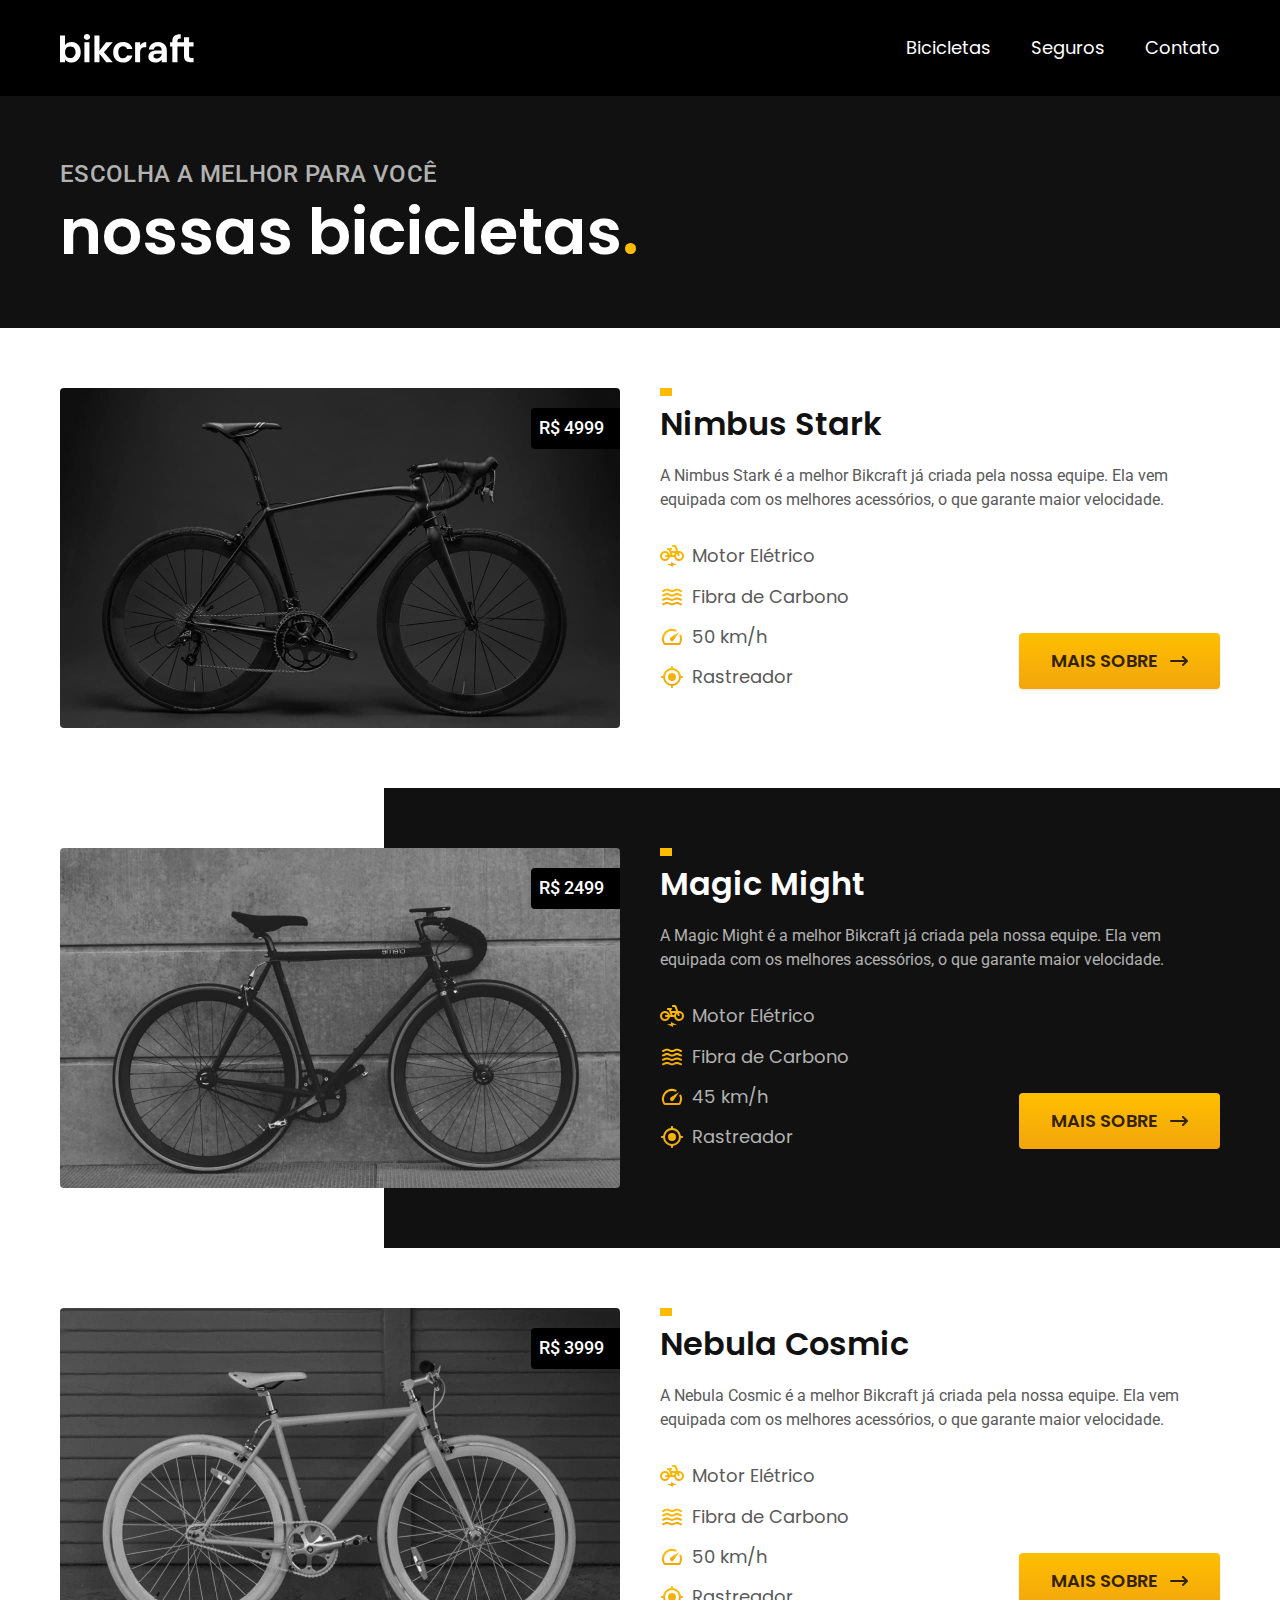
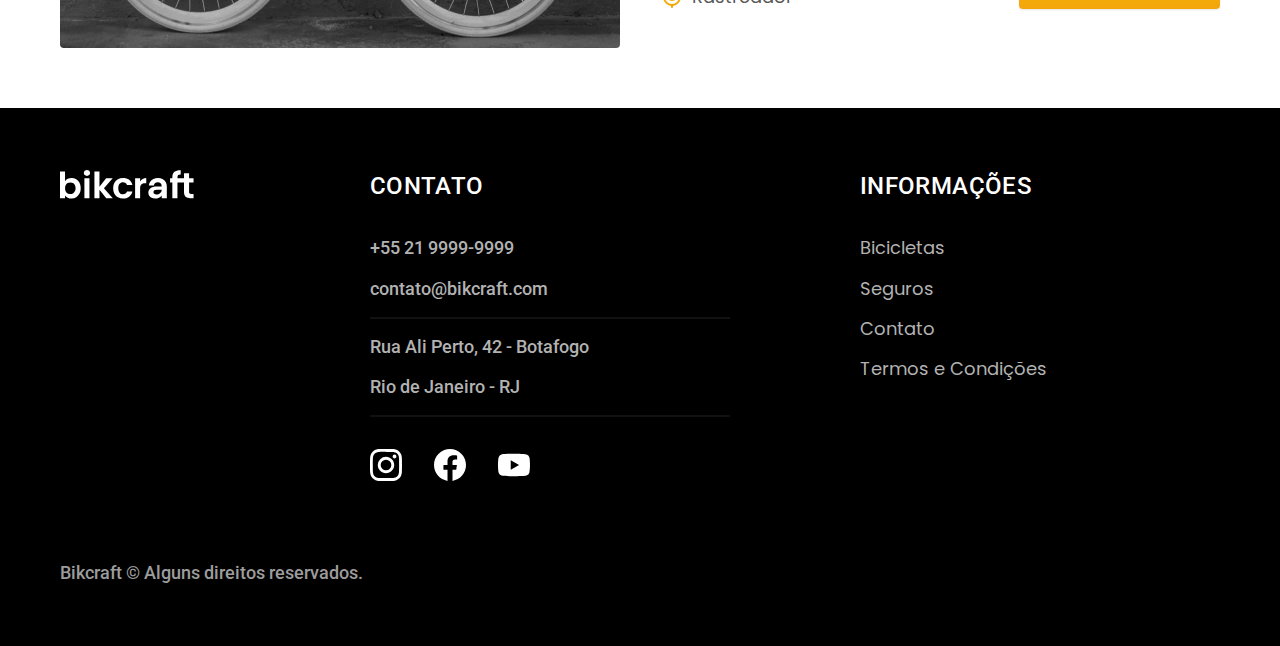
==== bicicletas.html @ 77894383 "bicicletas page done and fully responsive" ====
<!DOCTYPE html>
<html lang="en">
<head>
  <meta charset="UTF-8">
  <meta http-equiv="X-UA-Compatible" content="IE=edge">
  <meta name="viewport" content="width=device-width, initial-scale=1.0">
  <meta name="description" content="Termos e condições.">

  <link rel="stylesheet" href="./src/css/style.css">

  <link rel="preconnect" href="https://fonts.googleapis.com">
  <link rel="preconnect" href="https://fonts.gstatic.com" crossorigin>
  <link href="https://fonts.googleapis.com/css2?family=Merriweather:ital,wght@1,900&family=Poppins:wght@400;600&family=Roboto:wght@400;500&display=swap" rel="stylesheet">

  <title>Bicicletas | Bikcraft</title>
</head>

<body id="bicicletas">
  <header class="header-bg">
    <div class="header container">
      <a href="./">
        <img src="./src/img/bikcraft.svg" alt="Bikcraft">
      </a>

      <nav aria-label="primaria">
        <ul class="header-menu font-1-m cor-0">
          <li><a href="./bicicletas.html">Bicicletas</a></li>
          <li><a href="./seguros.html">Seguros</a></li>
          <li><a href="./contato.html">Contato</a></li>
        </ul>
      </nav>
    </div>
  </header>

  <main>
    <div class="titulo-bg">
      <div class="titulo container">
        <p class="font-2-l-b cor-5">Escolha a melhor para você</p>
        <h1 class="font-1-xxl cor-0">nossas bicicletas<span class="cor-p1">.</span></h1>
      </div>
    </div>

    <div class="bicicletas container">
      <div class="bicicletas-imagem">
        <img src="./src/img/bicicletas/nimbus.jpg" alt="Bicicleta preta">
        <span class="font-2-m cor-0">R$ 4999</span>
      </div>
      <div class="bicicletas-conteudo">
        <h2 class="font-1-xl">Nimbus Stark</h2>
        <p class="font-2-s cor-8">A Nimbus Stark é a melhor Bikcraft já criada pela nossa equipe. Ela vem equipada com os melhores acessórios, o que garante maior velocidade.</p>
        <ul class="font-1-m cor-8">
          <li>
            <img src="./src/img/icones/eletrica.svg" alt="">
            Motor Elétrico
          </li>
          <li>
            <img src="./src/img/icones/carbono.svg" alt="">
            Fibra de Carbono
          </li>
          <li>
            <img src="./src/img/icones/velocidade.svg" alt="">
            50 km/h
          </li>
          <li>
            <img src="./src/img/icones/rastreador.svg" alt="">
            Rastreador
          </li>
        </ul>
        <a class="botao seta" href="./bicicletas/nimbus.html">Mais Sobre</a>
      </div>
    </div>

    <div class="bicicletas-bg">
      <div class="bicicletas container">
        <div class="bicicletas-imagem">
          <img src="./src/img/bicicletas/magic.jpg" alt="Bicicleta preta">
          <span class="font-2-m cor-0">R$ 2499</span>
        </div>
        <div class="bicicletas-conteudo">
          <h2 class="font-1-xl cor-0">Magic Might</h2>
          <p class="font-2-s cor-5">A Magic Might é a melhor Bikcraft já criada pela nossa equipe. Ela vem equipada com os melhores acessórios, o que garante maior velocidade.</p>
          <ul class="font-1-m cor-5">
            <li>
              <img src="./src/img/icones/eletrica.svg" alt="">
              Motor Elétrico
            </li>
            <li>
              <img src="./src/img/icones/carbono.svg" alt="">
              Fibra de Carbono
            </li>
            <li>
              <img src="./src/img/icones/velocidade.svg" alt="">
              45 km/h
            </li>
            <li>
              <img src="./src/img/icones/rastreador.svg" alt="">
              Rastreador
            </li>
          </ul>
          <a class="botao seta" href="./bicicletas/magic.html">Mais Sobre</a>
        </div>
      </div>
    </div>

    <div class="bicicletas container">
      <div class="bicicletas-imagem">
        <img src="./src/img/bicicletas/nebula.jpg" alt="Bicicleta preta">
        <span class="font-2-m cor-0">R$ 3999</span>
      </div>
      <div class="bicicletas-conteudo">
        <h2 class="font-1-xl">Nebula Cosmic</h2>
        <p class="font-2-s cor-8">A Nebula Cosmic é a melhor Bikcraft já criada pela nossa equipe. Ela vem equipada com os melhores acessórios, o que garante maior velocidade.</p>
        <ul class="font-1-m cor-8">
          <li>
            <img src="./src/img/icones/eletrica.svg" alt="">
            Motor Elétrico
          </li>
          <li>
            <img src="./src/img/icones/carbono.svg" alt="">
            Fibra de Carbono
          </li>
          <li>
            <img src="./src/img/icones/velocidade.svg" alt="">
            50 km/h
          </li>
          <li>
            <img src="./src/img/icones/rastreador.svg" alt="">
            Rastreador
          </li>
        </ul>
        <a class="botao seta" href="./bicicletas/nebula.html">Mais Sobre</a>
      </div>
    </div>
  </main>

  <footer class="footer-bg">
    <div class="footer container">
      <img src="./src/img/bikcraft.svg" alt="Bikcraft">
      <div class="footer-contato">
        <h3 class="font-2-l-b cor-0">Contato</h3>
        <ul class="font-2-m cor-5">
          <li><a href="tel:+552199999999">+55 21 9999-9999</a></li>
          <li><a href="mailto:contato@bikcraft.com">contato@bikcraft.com</a></li>
          <li>Rua Ali Perto, 42 - Botafogo</li>
          <li>Rio de Janeiro - RJ</li>
        </ul>
        <div class="footer-redes">
          <a href="./">
            <img src="./src/img/redes/instagram.svg" alt="Instagram">
          </a>
          <a href="./">
            <img src="./src/img/redes/facebook.svg" alt="Facebook">
          </a>
          <a href="./">
            <img src="./src/img/redes/youtube.svg" alt="Youtube">
          </a>
        </div>
      </div>
      <div class="footer-informacoes">
        <h3 class="font-2-l-b cor-0">Informações</h3>
        <nav>
          <ul class="font-1-m cor-5">
            <li><a href="./bicicletas.html">Bicicletas</a></li>
            <li><a href="./seguros.html">Seguros</a></li>
            <li><a href="./contato.html">Contato</a></li>
            <li><a href="./termos.html">Termos e Condições</a></li>
          </ul>
        </nav>
      </div>
      <p class="footer-copy font-2-m cor-6">Bikcraft © Alguns direitos reservados.</p>
    </div>
  </footer>
</body>
</html>
---- src/css/style.css ----
@import "./global/global.css";
@import "./utilidades/tipografia.css";
@import "./utilidades/cores.css";
@import "./global/header.css";
@import "./global/footer.css";

/* utilidades */
@import "./utilidades/componentes.css";

/* home */
@import "./home/intro.css";
@import "./home/tecnologia.css";
@import "./home/parceiros.css";
@import "./home/depoimentos.css";

/* bicicletas */
@import "./bikes/bikes-list.css";
@import "./bikes/bicicletas.css";

/* seguros */
@import "./seguros/seguros.css";

/* termos */
@import "./termos/termos.css";
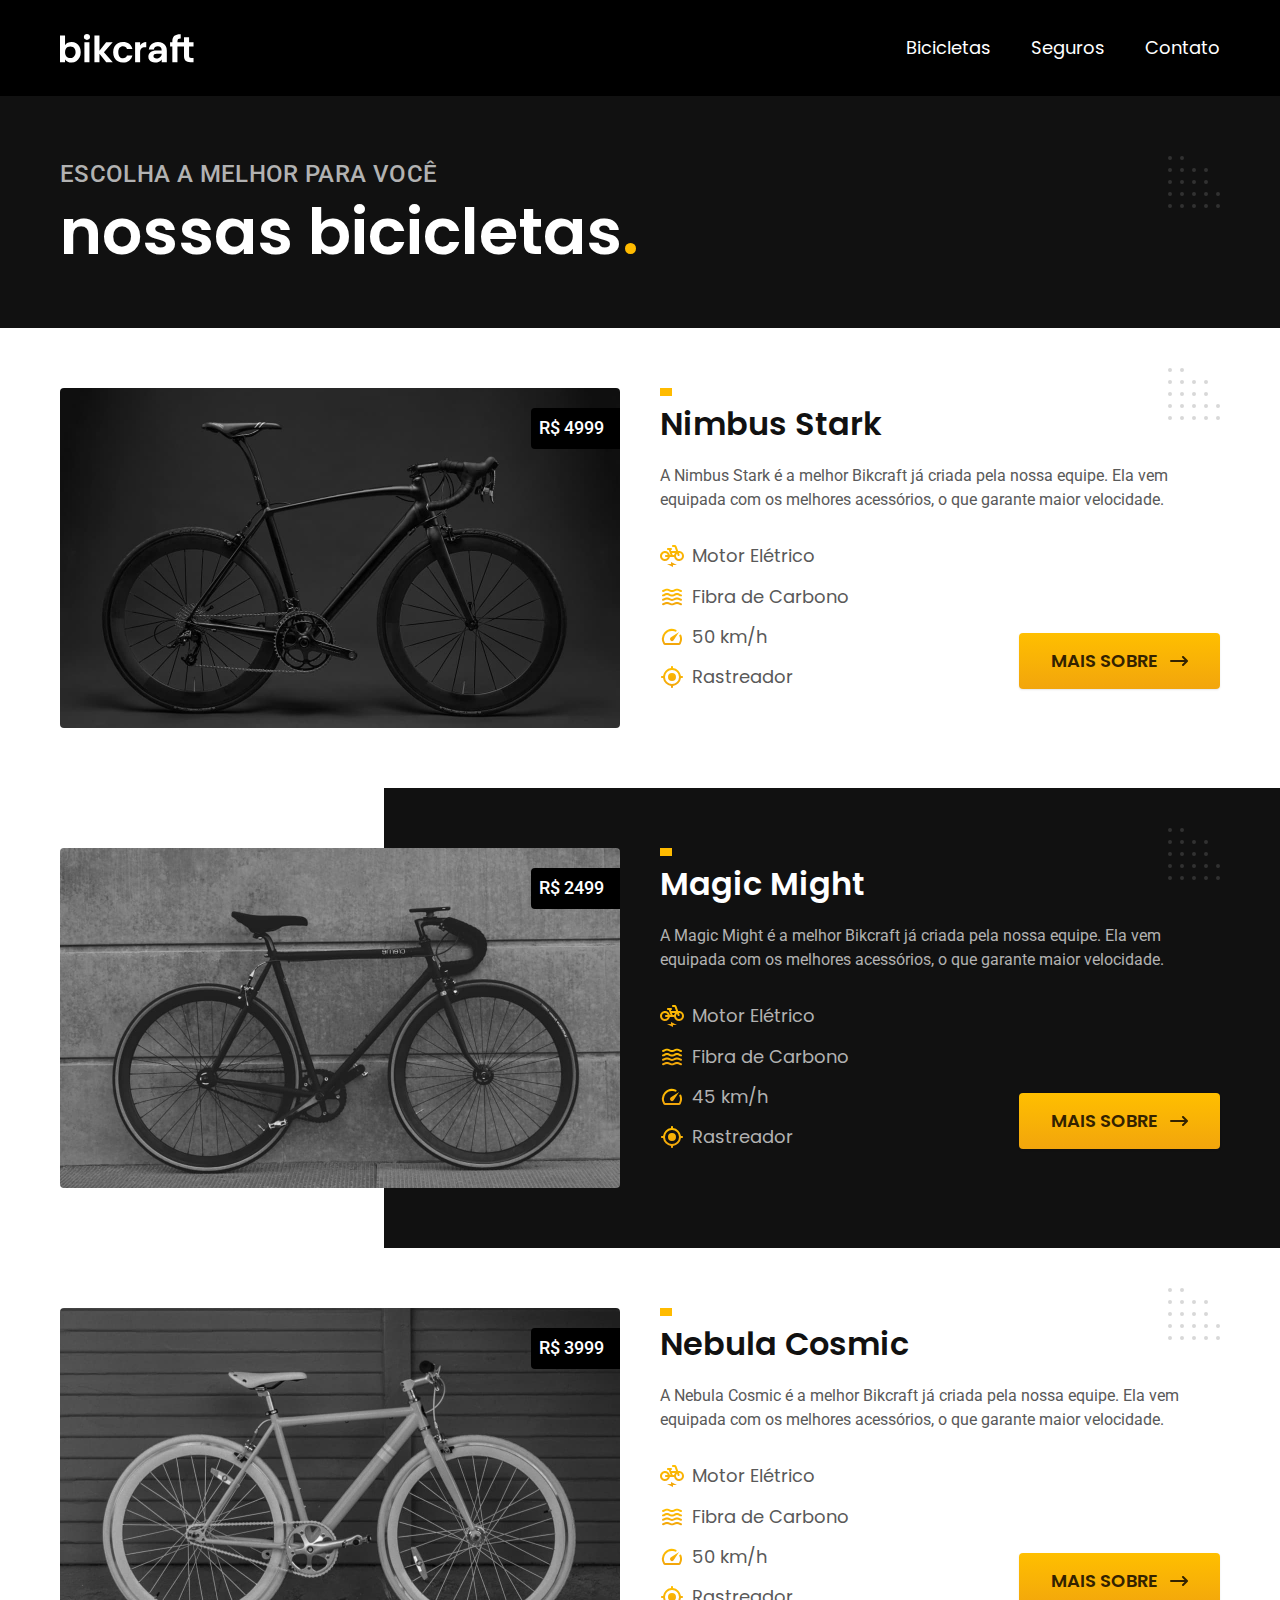
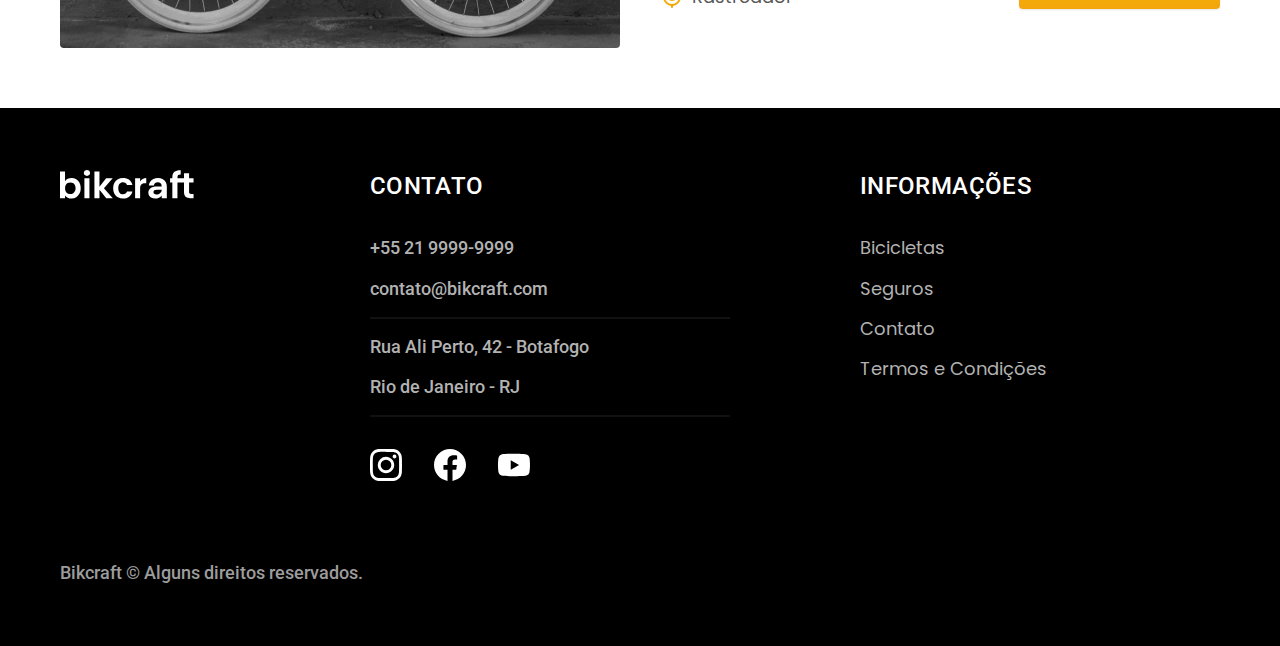
==== commit bd884ad3: "website almost done, still need JS to be added" ====
--- a/bicicletas.html
+++ b/bicicletas.html
@@ -6,6 +6,7 @@
   <meta name="viewport" content="width=device-width, initial-scale=1.0">
   <meta name="description" content="Termos e condições.">
 
+  <link rel="preload" href="./src/css/style.css" as="style">
   <link rel="stylesheet" href="./src/css/style.css">
 
   <link rel="preconnect" href="https://fonts.googleapis.com">
@@ -19,7 +20,7 @@
   <header class="header-bg">
     <div class="header container">
       <a href="./">
-        <img src="./src/img/bikcraft.svg" alt="Bikcraft">
+        <img src="./src/img/bikcraft.svg" width="136" height="32" alt="Bikcraft">
       </a>
 
       <nav aria-label="primaria">
@@ -50,19 +51,19 @@
         <p class="font-2-s cor-8">A Nimbus Stark é a melhor Bikcraft já criada pela nossa equipe. Ela vem equipada com os melhores acessórios, o que garante maior velocidade.</p>
         <ul class="font-1-m cor-8">
           <li>
-            <img src="./src/img/icones/eletrica.svg" alt="">
+            <img src="./src/img/icones/eletrica.svg" width="32" height="32" alt="">
             Motor Elétrico
           </li>
           <li>
-            <img src="./src/img/icones/carbono.svg" alt="">
+            <img src="./src/img/icones/carbono.svg" width="32" height="32" alt="">
             Fibra de Carbono
           </li>
           <li>
-            <img src="./src/img/icones/velocidade.svg" alt="">
+            <img src="./src/img/icones/velocidade.svg" width="32" height="32" alt="">
             50 km/h
           </li>
           <li>
-            <img src="./src/img/icones/rastreador.svg" alt="">
+            <img src="./src/img/icones/rastreador.svg" width="32" height="32" alt="">
             Rastreador
           </li>
         </ul>
@@ -73,7 +74,7 @@
     <div class="bicicletas-bg">
       <div class="bicicletas container">
         <div class="bicicletas-imagem">
-          <img src="./src/img/bicicletas/magic.jpg" alt="Bicicleta preta">
+          <img src="./src/img/bicicletas/magic.jpg" width="1120" height="680" alt="Bicicleta preta">
           <span class="font-2-m cor-0">R$ 2499</span>
         </div>
         <div class="bicicletas-conteudo">
@@ -81,19 +82,19 @@
           <p class="font-2-s cor-5">A Magic Might é a melhor Bikcraft já criada pela nossa equipe. Ela vem equipada com os melhores acessórios, o que garante maior velocidade.</p>
           <ul class="font-1-m cor-5">
             <li>
-              <img src="./src/img/icones/eletrica.svg" alt="">
+              <img src="./src/img/icones/eletrica.svg" width="32" height="32" alt="">
               Motor Elétrico
             </li>
             <li>
-              <img src="./src/img/icones/carbono.svg" alt="">
+              <img src="./src/img/icones/carbono.svg" width="32" height="32" alt="">
               Fibra de Carbono
             </li>
             <li>
-              <img src="./src/img/icones/velocidade.svg" alt="">
+              <img src="./src/img/icones/velocidade.svg" width="32" height="32" alt="">
               45 km/h
             </li>
             <li>
-              <img src="./src/img/icones/rastreador.svg" alt="">
+              <img src="./src/img/icones/rastreador.svg" width="32" height="32" alt="">
               Rastreador
             </li>
           </ul>
@@ -104,7 +105,7 @@
 
     <div class="bicicletas container">
       <div class="bicicletas-imagem">
-        <img src="./src/img/bicicletas/nebula.jpg" alt="Bicicleta preta">
+        <img src="./src/img/bicicletas/nebula.jpg" width="1120" height="680" alt="Bicicleta preta">
         <span class="font-2-m cor-0">R$ 3999</span>
       </div>
       <div class="bicicletas-conteudo">
@@ -112,19 +113,19 @@
         <p class="font-2-s cor-8">A Nebula Cosmic é a melhor Bikcraft já criada pela nossa equipe. Ela vem equipada com os melhores acessórios, o que garante maior velocidade.</p>
         <ul class="font-1-m cor-8">
           <li>
-            <img src="./src/img/icones/eletrica.svg" alt="">
+            <img src="./src/img/icones/eletrica.svg" width="32" height="32" alt="">
             Motor Elétrico
           </li>
           <li>
-            <img src="./src/img/icones/carbono.svg" alt="">
+            <img src="./src/img/icones/carbono.svg" width="32" height="32" alt="">
             Fibra de Carbono
           </li>
           <li>
-            <img src="./src/img/icones/velocidade.svg" alt="">
+            <img src="./src/img/icones/velocidade.svg" width="32" height="32" alt="">
             50 km/h
           </li>
           <li>
-            <img src="./src/img/icones/rastreador.svg" alt="">
+            <img src="./src/img/icones/rastreador.svg" width="32" height="32" alt="">
             Rastreador
           </li>
         </ul>
@@ -135,7 +136,7 @@
 
   <footer class="footer-bg">
     <div class="footer container">
-      <img src="./src/img/bikcraft.svg" alt="Bikcraft">
+      <img src="./src/img/bikcraft.svg" width="136" height="32" alt="Bikcraft">
       <div class="footer-contato">
         <h3 class="font-2-l-b cor-0">Contato</h3>
         <ul class="font-2-m cor-5">
@@ -146,13 +147,13 @@
         </ul>
         <div class="footer-redes">
           <a href="./">
-            <img src="./src/img/redes/instagram.svg" alt="Instagram">
+            <img src="./src/img/redes/instagram.svg" width="32" height="32" alt="Instagram">
           </a>
           <a href="./">
-            <img src="./src/img/redes/facebook.svg" alt="Facebook">
+            <img src="./src/img/redes/facebook.svg"  width="32" height="32" alt="Facebook">
           </a>
           <a href="./">
-            <img src="./src/img/redes/youtube.svg" alt="Youtube">
+            <img src="./src/img/redes/youtube.svg" width="32" height="32" alt="Youtube">
           </a>
         </div>
       </div>
--- a/src/css/style.css
+++ b/src/css/style.css
@@ -6,6 +6,7 @@
 
 /* utilidades */
 @import "./utilidades/componentes.css";
+@import "./utilidades/formulario.css";
 
 /* home */
 @import "./home/intro.css";
@@ -17,8 +18,21 @@
 @import "./bikes/bikes-list.css";
 @import "./bikes/bicicletas.css";
 
+/* bicicleta */
+@import "./bicicleta/bicicleta.css";
+@import "./bicicleta/seguro.css";
+
 /* seguros */
 @import "./seguros/seguros.css";
+@import "./seguros/vantagens.css";
+@import "./seguros/perguntas.css";
+
+/*contato */
+@import "./contato/contato.css";
+@import "./contato/lojas.css";
 
 /* termos */
 @import "./termos/termos.css";
+
+/* orcamento */
+@import "./orcamento/orcamento.css"
--- a/src/css/style.css
+++ b/src/css/style.css
@@ -6,6 +6,7 @@
 
 /* utilidades */
 @import "./utilidades/componentes.css";
+@import "./utilidades/formulario.css";
 
 /* home */
 @import "./home/intro.css";
@@ -17,8 +18,21 @@
 @import "./bikes/bikes-list.css";
 @import "./bikes/bicicletas.css";
 
+/* bicicleta */
+@import "./bicicleta/bicicleta.css";
+@import "./bicicleta/seguro.css";
+
 /* seguros */
 @import "./seguros/seguros.css";
+@import "./seguros/vantagens.css";
+@import "./seguros/perguntas.css";
+
+/*contato */
+@import "./contato/contato.css";
+@import "./contato/lojas.css";
 
 /* termos */
 @import "./termos/termos.css";
+
+/* orcamento */
+@import "./orcamento/orcamento.css"
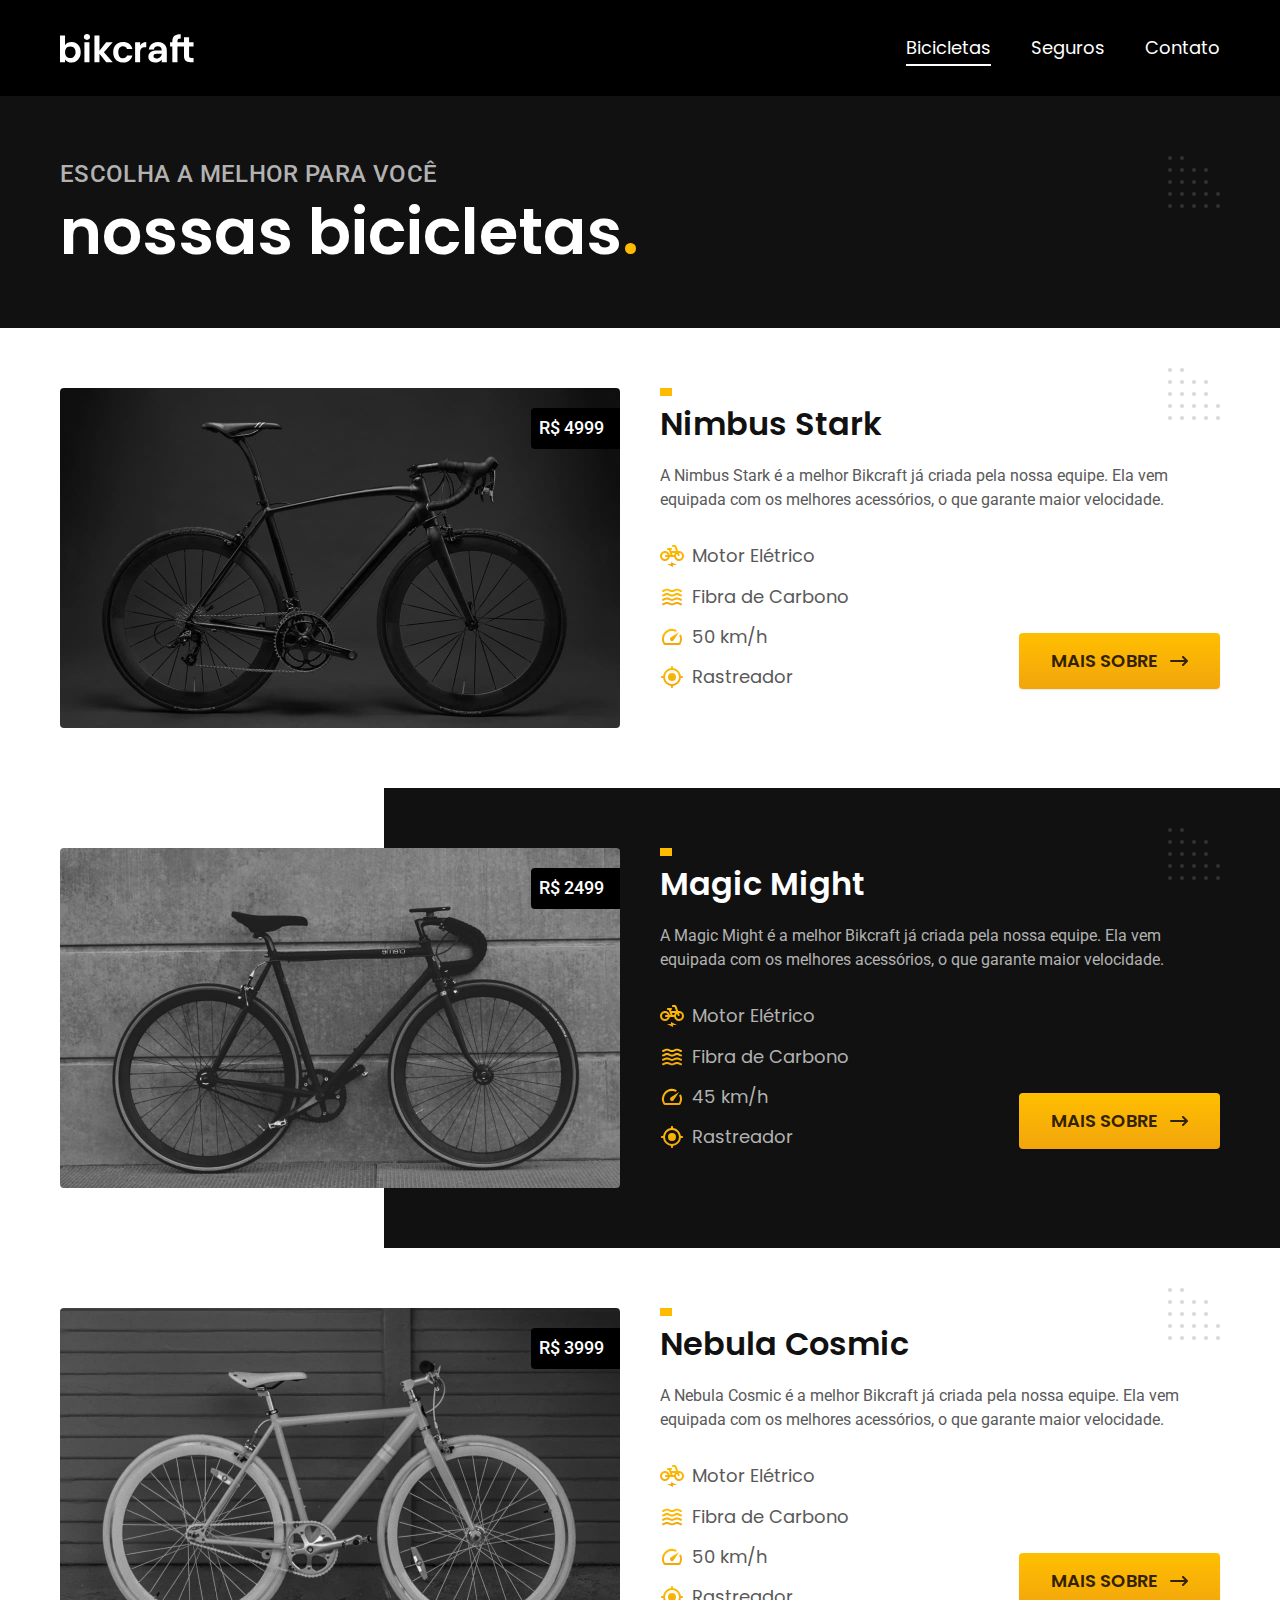
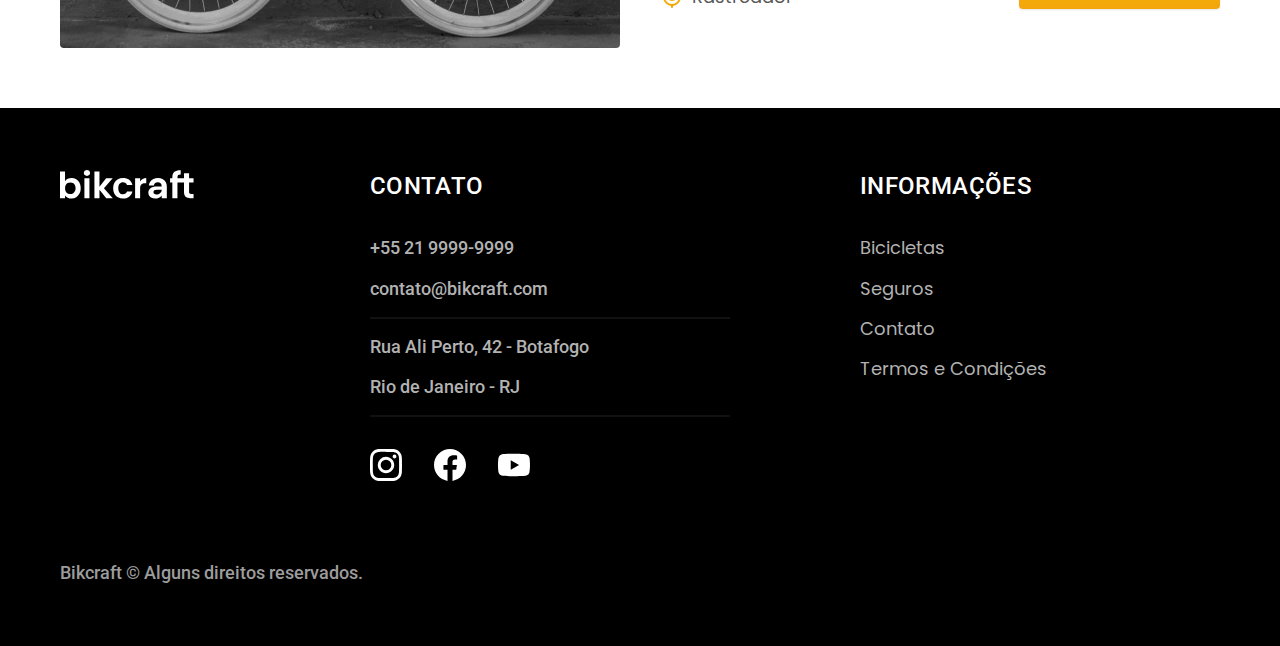
==== commit 0d8f0ac5: "js added to header menu" ====
--- a/bicicletas.html
+++ b/bicicletas.html
@@ -171,5 +171,6 @@
       <p class="footer-copy font-2-m cor-6">Bikcraft © Alguns direitos reservados.</p>
     </div>
   </footer>
+  <script src="./src/js/script.js"></script>
 </body>
 </html>
